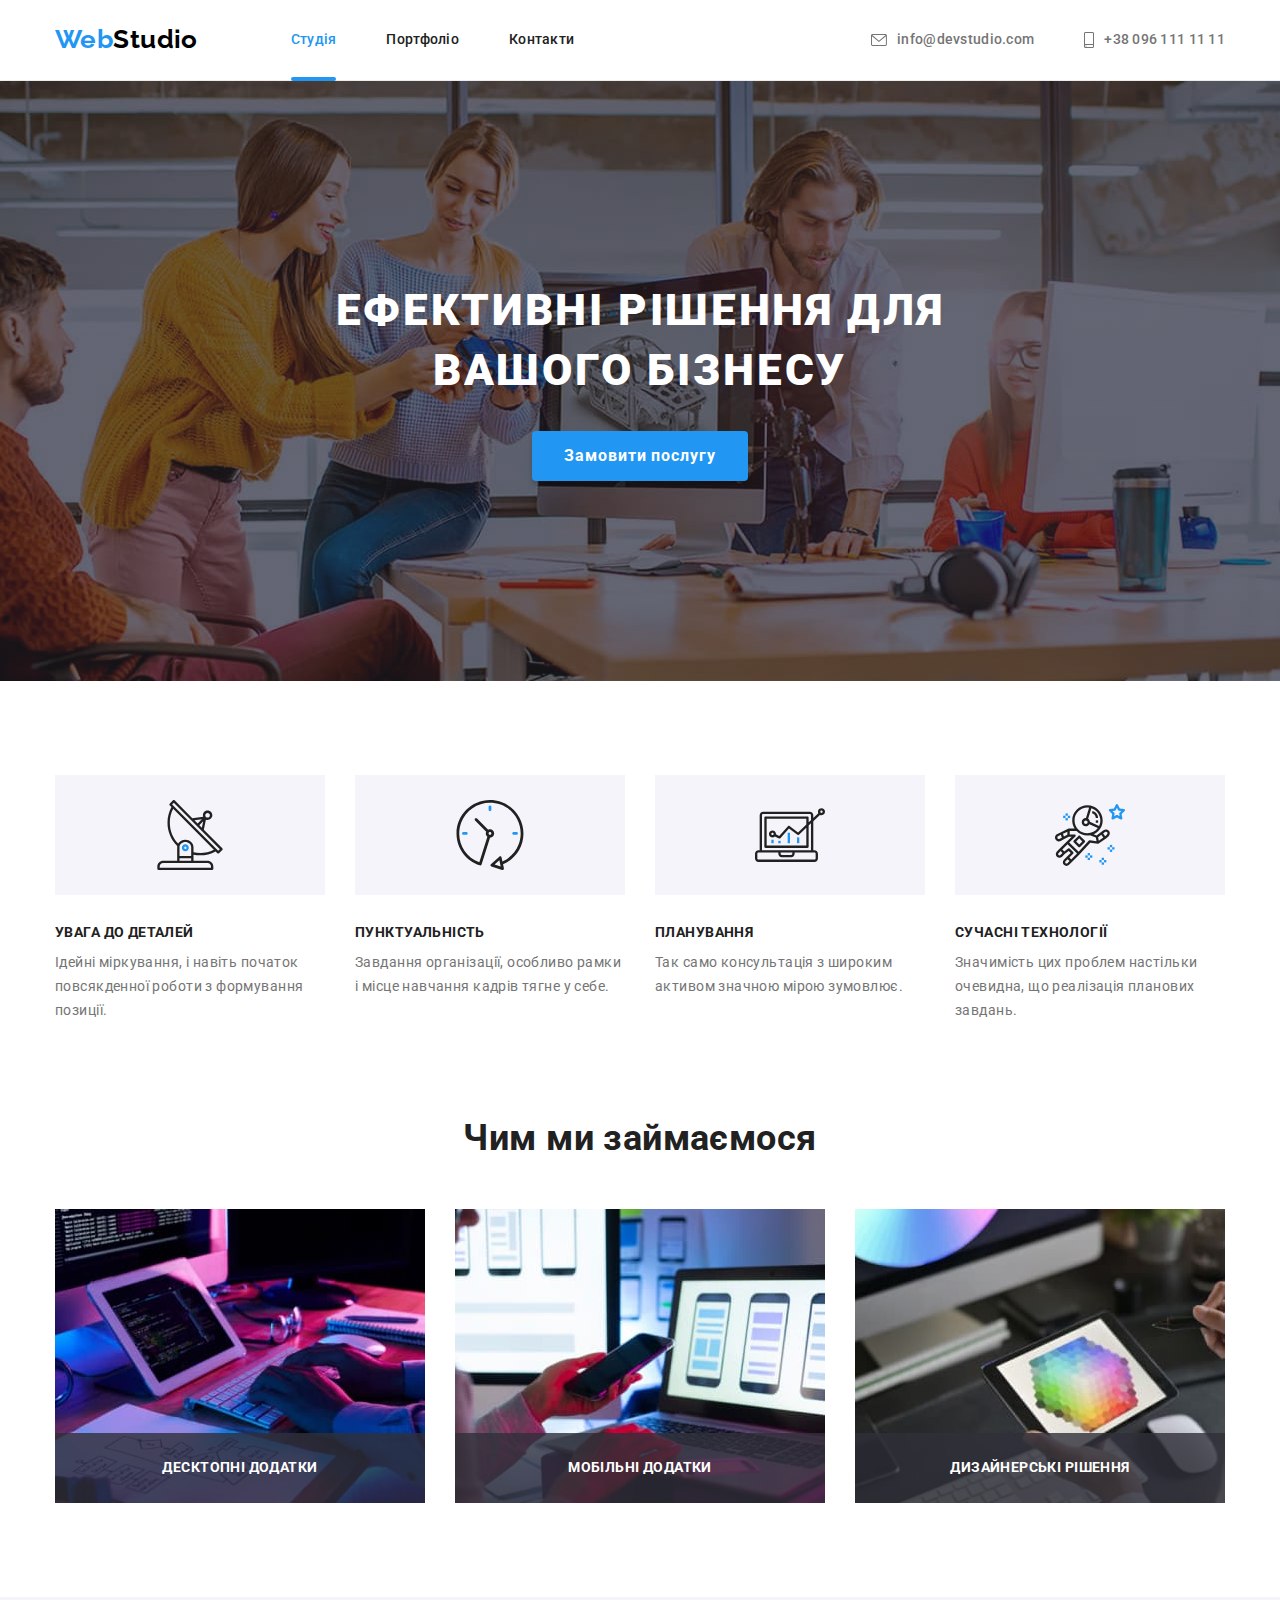
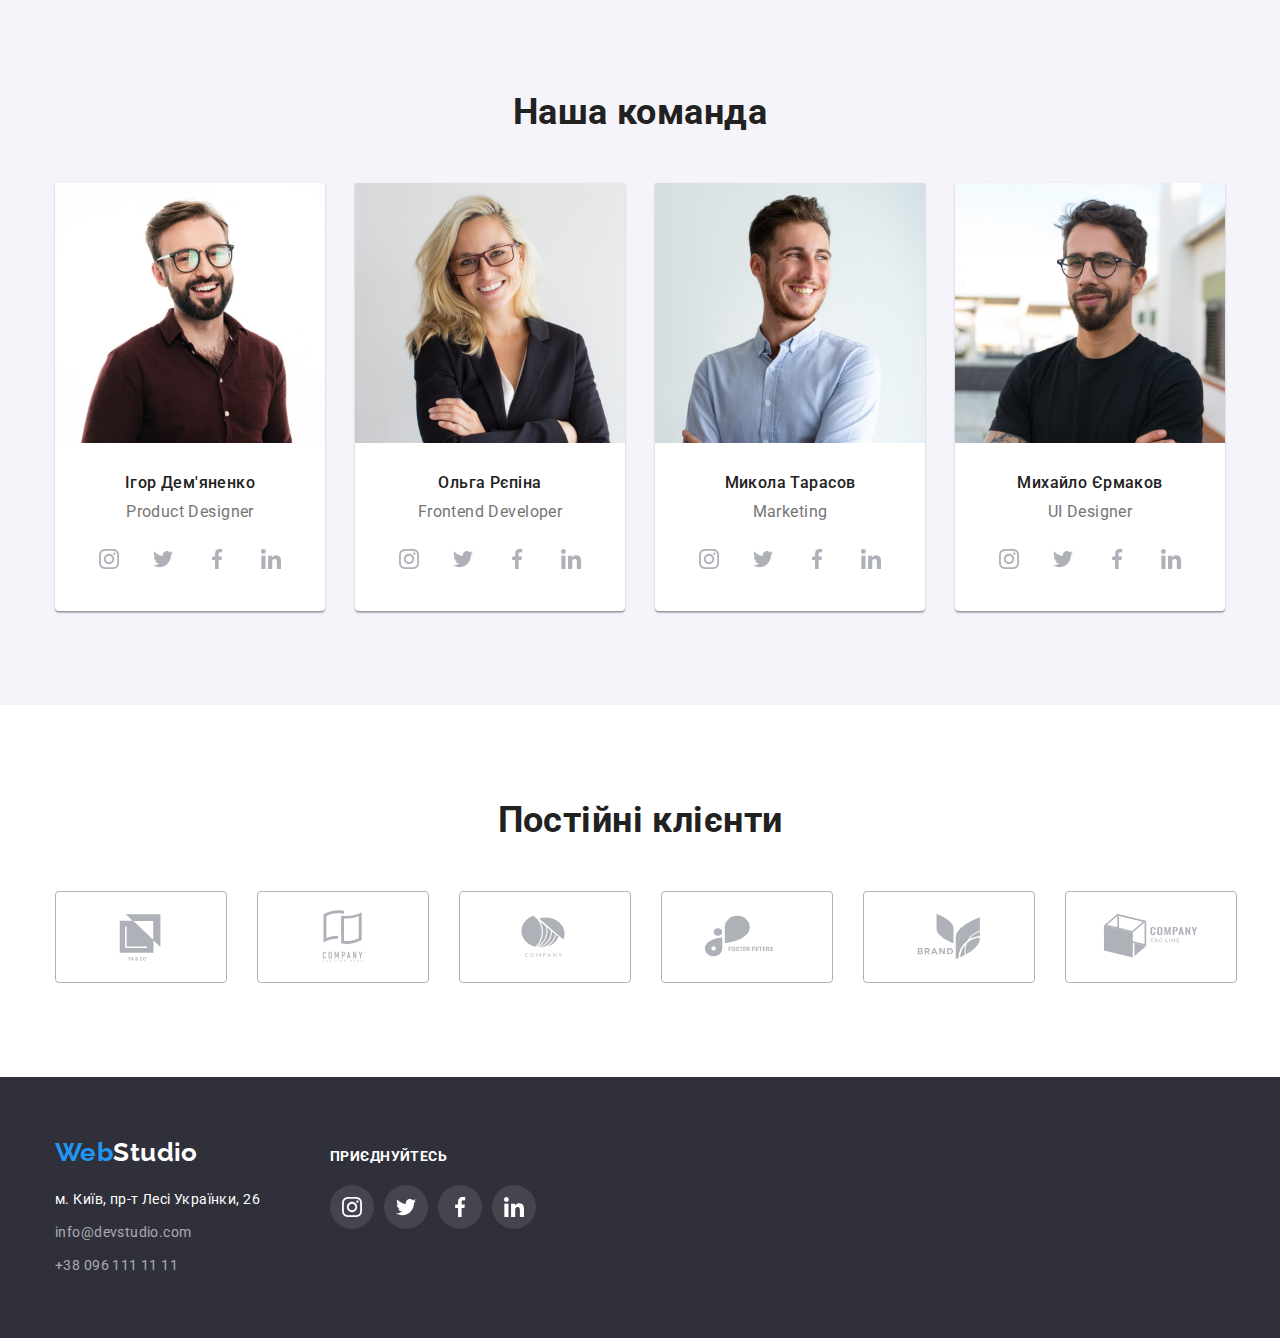
==== index.html @ d45985da "Clon" ====
<!DOCTYPE html>
<html lang="uk">

<head>
  <meta charset="UTF-8">
  <meta http-equiv="X-UA-Compatible" content="IE=edge">
  <meta name="viewport" content="width=device-width, initial-scale=1.0">
  <title>Студія</title>
  <link rel="preconnect" href="https://fonts.googleapis.com">
  <link rel="preconnect" href="https://fonts.gstatic.com" crossorigin>
  <link href="https://fonts.googleapis.com/css2?family=Raleway:wght@700&family=Roboto:wght@400;500;700;900&display=swap"
    rel="stylesheet">
  <link rel="stylesheet" href="https://cdnjs.cloudflare.com/ajax/libs/modern-normalize/1.1.0/modern-normalize.min.css">
  <link rel="stylesheet" href="./css/styles.css">
</head>

<body>
  <!--Шапка сайта-->
  <header class="header">
    <div class="container header-container">
      <!-- Навигация на другие страницы -->
      <nav class="header-nav">
        <a class="header-logo link" lang="en" href="./index.html">Web<span class="header-logo-text">Studio</span></a>
        <ul class="header-nav-items list">
          <li class="header-nav-item"><a class="header-nav-link link current" href="./index.html">Студія</a> </li>
          <li class="header-nav-item"><a class="header-nav-link link" href="./portfolio.html">Портфоліо</a> </li>
          <li class="header-nav-item"><a class="header-nav-link link" href="#">Контакти</a> </li>
        </ul>
      </nav>
      <!-- Контакты -->
      <ul class="heder-contact-items list">
        <li class="header-contact-item"><a class="header-contact-link link " href="mailto:info@devstudio.com"
            aria-label="Надіслати Email" title="Надіслати Email">
            <svg class="header-svg-envelope">
              <use href="./images/symbol-defs.svg#icon-envelope"></use>
            </svg>
            info@devstudio.com</a>
        </li>
        <li class="header-contact-item">
          <a class="header-contact-link link" href="tel:+380961111111" aria-label="Подзвонити" title="Подзвонити">
            <svg class="header-svg-smartphone">
              <use href="./images/symbol-defs.svg#icon-smartphone"></use>
            </svg>
            +38 096 111 11 11</a>
        </li>
      </ul>
    </div>
  </header>
  <!-- Уникальный контент страницы -->
  <main class="main">
    <!-- Секция Герой -->
    <section class="section hero">
      <div class="container">
        <h1 class="hero-title">Ефективні рішення для вашого бізнесу</h1>
        <button class="hero-btn hero-btn-text" type="button" data-modal-open>Замовити послугу</button>
      </div>
    </section>
    <!-- Секция приемущества -->
    <section class="section sсills">
      <div class="container">
        <h2 class="visually-hidden">Наші переваги</h2>
        <ul class="scills-items list">
          <li class="scills-item">
            <div class="scills-icons">
              <svg class="scills-svg">
                <use href="./images/symbol-defs.svg#icon-antenna"></use>
              </svg>
            </div>
            <h3 class="scills-subtitle">УВАГА ДО ДЕТАЛЕЙ</h3>
            <p class="scills-text">Ідейні міркування, і навіть початок повсякденної роботи з формування
              позиції.
            </p>
          </li>
          <li class="scills-item">
            <div class="scills-icons">
              <svg class="scills-svg">
                <use href="./images/symbol-defs.svg#icon-clock"></use>
              </svg>
            </div>
            <h3 class="scills-subtitle">ПУНКТУАЛЬНІСТЬ</h3>
            <p class="scills-text">Завдання організації, особливо рамки і місце навчання кадрів тягне у
              себе.
            </p>
          </li>
          <li class="scills-item">
            <div class="scills-icons">
              <svg class="scills-svg">
                <use href="./images/symbol-defs.svg#icon-diagram"></use>
              </svg>
            </div>
            <h3 class="scills-subtitle">ПЛАНУВАННЯ</h3>
            <p class="scills-text">Так само консультація з широким активом значною мірою зумовлює.</p>
          </li>
          <li class="scills-item">
            <div class="scills-icons">
              <svg class="scills-svg">
                <use href="./images/symbol-defs.svg#icon-astronaut"></use>
              </svg>
            </div>
            <h3 class="scills-subtitle">СУЧАСНІ ТЕХНОЛОГІЇ</h3>
            <p class="scills-text">Значимість цих проблем настільки очевидна, що реалізація планових
              завдань.
            </p>
          </li>
        </ul>
      </div>
    </section>
    <!-- Секция направление деятельности -->
    <section class="section work">
      <div class="container">
        <h2 class="work-title">Чим ми займаємося</h2>
        <ul class="work-items list">
          <li class="work-item">
            <img class="work-image" src="./images/set_text_on_computer.jpg" alt="Людина набирає текст на планшеті">
            <h3 class="work-item-subtitle">Десктопні додатки</h3>
          </li>

          <li class="work-item">
            <img class="work-image" src="./images/phone_design.jpg" alt="На екрані ноутбука макети смартфонів">
            <h3 class="work-item-subtitle">Мобільні додатки</h3>
          </li>

          <li class="work-item">
            <img class="work-image" src="./images/color_palette.jpg" alt="Людина обирає колір графіки на екрані планшета">
            <h3 class="work-item-subtitle">Дизайнерські рішення</h3>
          </li>
        </ul>
      </div>
    </section>
    <!-- Секция команда сотрудников -->
    <section class="section team">
      <div class="container">
        <h2 class="team-title">Наша команда</h2>
        <ul class="team-items list">
          <li class="team-item">
            <img class="team-image" src="./images/ihor_demyanenko.jpg" alt="Фото Ігор Дем'яненко">
            <div class="team-content">
              <h3 class="team-subtitle">Ігор Дем'яненко</h3>
              <p class="team-text" lang="en">Product Designer</p>
              <ul class="team-social-items list">
                <li class="team-social-item">
                  <a class="team-social-link link" href="#" target="_blank" aria-label="Профіль Instagram"
                    title="Профіль Instagram">
                    <svg class="team-social-svg">
                      <use href="./images/symbol-defs.svg#icon-instagram"></use>
                    </svg>
                  </a>
                </li>
                <li class="team-social-item">
                  <a class="team-social-link link" href="#" target="_blank" aria-label="Профіль Twitter"
                    title="Профіль Twitter">
                    <svg class="team-social-svg">
                      <use href="./images/symbol-defs.svg#icon-twitter"></use>
                    </svg>
                  </a>
                </li>
                <li class="team-social-item">
                  <a class="team-social-link link" href="#" target="_blank" aria-label="Профіль Facebook"
                    title="Профіль Facebook">
                    <svg class="team-social-svg">
                      <use href="./images/symbol-defs.svg#icon-facebook"></use>
                    </svg>
                  </a>
                </li>
                <li class="team-social-item">
                  <a class="team-social-link link" href="#" target="_blank" aria-label="Профіль Linkedin"
                    title="Профіль Linkedin">
                    <svg class="team-social-svg">
                      <use href="./images/symbol-defs.svg#icon-linkedin"></use>
                    </svg>
                  </a>
                </li>
              </ul>
            </div>
          </li>

          <li class="team-item">
            <img class="team-image" src="./images/olga_repina.jpg" alt="Фото Ольга Рєпіна">
            <div class="team-content">
              <h3 class="team-subtitle">Ольга Рєпіна</h3>
              <p class="team-text" lang="en">Frontend Developer</p>
              <ul class="team-social-items list">
                <li class="team-social-item">
                  <a class="team-social-link link" href="#" target="_blank" aria-label="Профіль Instagram"
                    title="Профіль Instagram">
                    <svg class="team-social-svg">
                      <use href="./images/symbol-defs.svg#icon-instagram"></use>
                    </svg>
                  </a>
                </li>
                <li class="team-social-item">
                  <a class="team-social-link link" href="#" target="_blank" aria-label="Профіль Twitter"
                    title="Профіль Twitter">
                    <svg class="team-social-svg">
                      <use href="./images/symbol-defs.svg#icon-twitter"></use>
                    </svg>
                  </a>
                </li>
                <li class="team-social-item">
                  <a class="team-social-link link" href="#" target="_blank" aria-label="Профіль Facebook"
                    title="Профіль Facebook">
                    <svg class="team-social-svg">
                      <use href="./images/symbol-defs.svg#icon-facebook"></use>
                    </svg>
                  </a>
                </li>
                <li class="team-social-item">
                  <a class="team-social-link link" href="#" target="_blank" aria-label="Профіль Linkedin"
                    title="Профіль Linkedin">
                    <svg class="team-social-svg">
                      <use href="./images/symbol-defs.svg#icon-linkedin"></use>
                    </svg>
                  </a>
                </li>
              </ul>
            </div>
          </li>

          <li class="team-item">
            <img class="team-image" src="./images/mykola_tarasov.jpg" alt=" Фото Микола Тарасов">
            <div class="team-content">
              <h3 class="team-subtitle">Микола Тарасов</h3>
              <p class="team-text" lang="en">Marketing</p>
              <ul class="team-social-items list">
                <li class="team-social-item">
                  <a class="team-social-link link" href="#" target="_blank" aria-label="Профіль Instagram"
                    title="Профіль Instagram">
                    <svg class="team-social-svg">
                      <use href="./images/symbol-defs.svg#icon-instagram"></use>
                    </svg>
                  </a>
                </li>
                <li class="team-social-item">
                  <a class="team-social-link link" href="#" target="_blank" aria-label="Профіль Twitter"
                    title="Профіль Twitter">
                    <svg class="team-social-svg">
                      <use href="./images/symbol-defs.svg#icon-twitter"></use>
                    </svg>
                  </a>
                </li>
                <li class="team-social-item">
                  <a class="team-social-link link" href="#" target="_blank" aria-label="Профіль Facebook"
                    title="Профіль Facebook">
                    <svg class="team-social-svg">
                      <use href="./images/symbol-defs.svg#icon-facebook"></use>
                    </svg>
                  </a>
                </li>
                <li class="team-social-item">
                  <a class="team-social-link link" href="#" target="_blank" aria-label="Профіль Linkedin"
                    title="Профіль Linkedin">
                    <svg class="team-social-svg">
                      <use href="./images/symbol-defs.svg#icon-linkedin"></use>
                    </svg>
                  </a>
                </li>
              </ul>
            </div>
          </li>

          <li class="team-item">
            <img class="team-image" src="./images/yermakov.jpg" alt="Фото Михайло Єрмаков">
            <div class="team-content">
              <h3 class="team-subtitle">Михайло Єрмаков</h3>
              <p class="team-text" lang="en">UI Designer</p>
              <ul class="team-social-items list">
                <li class="team-social-item">
                  <a class="team-social-link link" href="#" target="_blank" aria-label="Профіль Instagram"
                    title="Профіль Instagram">
                    <svg class="team-social-svg">
                      <use href="./images/symbol-defs.svg#icon-instagram"></use>
                    </svg>
                  </a>
                </li>
                <li class="team-social-item">
                  <a class="team-social-link link" href="#" target="_blank" aria-label="Профіль Twitter"
                    title="Профіль Twitter">
                    <svg class="team-social-svg">
                      <use href="./images/symbol-defs.svg#icon-twitter"></use>
                    </svg>
                  </a>
                </li>
                <li class="team-social-item">
                  <a class="team-social-link link" href="#" target="_blank" aria-label="Профіль Facebook"
                    title="Профіль Facebook">
                    <svg class="team-social-svg">
                      <use href="./images/symbol-defs.svg#icon-facebook"></use>
                    </svg>
                  </a>
                </li>
                <li class="team-social-item">
                  <a class="team-social-link link" href="#" target="_blank" aria-label="Профіль Linkedin"
                    title="Профіль Linkedin">
                    <svg class="team-social-svg">
                      <use href="./images/symbol-defs.svg#icon-linkedin"></use>
                    </svg>
                  </a>
                </li>
              </ul>
            </div>
          </li>
        </ul>
      </div>
    </section>
    <!-- Секция постоянныех клиентов -->
    <section class="section clients">
      <div class="container">
        <h2 class="clients-title">Постійні клієнти</h2>
        <ul class="clients-items list">
          <li class="clients-item">
            <a class="clients-item-link link" href="" aria-label="YA & CO" title="YA & CO">
              <svg class="clients-item-svg svg-company_1">
                <use href="./images/symbol-defs.svg#icon-Logo"></use>
              </svg>
            </a>
          </li>
          <li class="clients-item">
            <a class="clients-item-link link" href="" aria-label="Company tagline here" title="Company tagline here">
              <svg class="clients-item-svg svg-company_2">
                <use href="./images/symbol-defs.svg#icon-Logo-1"></use>
              </svg>
            </a>
          </li>
          <li class="clients-item">
            <a class="clients-item-link link" href="" aria-label="Company" title="Company">
              <svg class="clients-item-svg svg-company_3">
                <use href="./images/symbol-defs.svg#icon-Logo-2"></use>
              </svg>
            </a>
          </li>
          <li class="clients-item">
            <a class="clients-item-link link" href="" aria-label="Foster Peters" title="Foster Peters">
              <svg class="clients-item-svg svg-company_4">
                <use href="./images/symbol-defs.svg#icon-Logo-3"></use>
              </svg>
            </a>
          </li>
          <li class="clients-item">
            <a class="clients-item-link link" href="" aria-label="Brand" title="Brand">
              <svg class="clients-item-svg svg-company_5">
                <use href="./images/symbol-defs.svg#icon-Logo-4"></use>
              </svg>
            </a>
          </li>
          <li class="clients-item">
            <a class="clients-item-link link" href="" aria-label="Company Tag Line" title="Company Tag Line">
              <svg class="clients-item-svg svg-company_6">
                <use href="./images/symbol-defs.svg#icon-Logo-5"></use>
              </svg>
            </a>
          </li>
        </ul>
      </div>
    </section>
  </main>
  <!-- Подвал сайта-->
  <footer class="footer">
    <div class="container">
      <div class="footer-items-flex">
        <div class="footer-item-flex"><a class="footer-logo link" lang="en" href="./index.html">Web<span
              class="footer-logo-text">Studio</span></a>
          <!-- Адрес компании -->
          <address class="footer-address">
            <ul class="footer-address-items list">
              <li class="address-item"><a class="address-link footer-address-contact link" href="
                                            https://goo.gl/maps/CPtrU1FHBa2aNyZL9" target="_blank"
                  rel="noopener noreferrer nofollow">м.
                  Київ, пр-т Лесі
                  Українки, 26</a></li>
              <li class="address-item"><a class="address-link link"
                  href="mailto:info@devstudio.com">info@devstudio.com</a>
              </li>
              <li class="address-item"><a class="address-link link" href="tel:+380961111111">+38 096 111
                  11 11</a>
              </li>
            </ul>
          </address>
        </div>
        <div class="footer-item-flex">
          <h2 class="footer-social-subtitle">приєднуйтесь</h2>
          <ul class="footer-social-items list ">
            <li class="footer-social-item">
              <a class="footer-social-link link" href="#" target="_blank" aria-label="Логотип Instagram"
                title="Підписуйтесь у Instagram">
                <svg class="footer-social-svg">
                  <use href="./images/symbol-defs.svg#icon-instagram"></use>
                </svg>
              </a>
            </li>
            <li class="footer-social-item">
              <a class="footer-social-link link" href="#" target="_blank" aria-label="Логотип Twitter"
                title="Підписуйтесь у Twitter">
                <svg class="footer-social-svg">
                  <use href="./images/symbol-defs.svg#icon-twitter"></use>
                </svg>
              </a>
            </li>
            <li class="footer-social-item">
              <a class="footer-social-link link" href="#" target="_blank" aria-label="Логотип Facebook"
                title="Підписуйтесь у Facebook">
                <svg class="footer-social-svg">
                  <use href="./images/symbol-defs.svg#icon-facebook"></use>
                </svg>
              </a>
            </li>
            <li class="footer-social-item">
              <a class="footer-social-link link" href="#" target="_blank" aria-label="Логотип Linkedin"
                title="Підписуйтесь у Linkedin">
                <svg class="footer-social-svg">
                  <use href="./images/symbol-defs.svg#icon-linkedin"></use>
                </svg>
              </a>
            </li>
          </ul>
        </div>
      </div>

    </div>

  </footer>
  <div class="backdrop is-hidden" data-modal>
    <div class="modal">
      <button class="modal-close-btn" type="button" data-modal-close>
        <svg class="svg-modal-close">
          <use href="./images/symbol-defs.svg#icon-close"></use>
        </svg>
      </button>
    </div>
  </div>
  <script src="./js/modal.js"></script>
</body>

</html>
---- css/styles.css ----
/* General styles */
:root {
  --primary-text-color: #212121;
  --secondary-text-color: #757575;
  --primary-white-color: #ffffff;
  --secondary-black-color: #000000;
  --accent-color: #2196F3;
  --button-active-color: #188CE8;
  --footer-bg-color: #2F303A;
  --footer-contact-color: rgba(255, 255, 255, 0.6);
  --secondary-bg-color: #F5F4FA;
  --header-line-color: #ECECEC;
  --bottom-border-card: #EEEEEE;
  --social-team-color: #AFB1B8;
  --hero-overlay-color: #C4C4C4;
  --main-font: 'Roboto', sans-serif;
  --secondary-font: 'Raleway', sans-serif;
  --card-set-gap: 30px;
  --social-item-gap: 10px;
  --color-text-what-we-do: rgba(255, 255, 255, 1);
  --work-subtitle-color: rgba(47, 48, 58, 0.8);
}

body {
  background-color: var(--primary-white-color);
  color: var(--primary-text-color);
  font-family: var(--main-font);

  font-size: 14px;
  letter-spacing: 0.03em;
  line-height: 1.14;
}

/* убираем точки списков */

.list {
  list-style: none;
}

/* убираем подчеркивание ссылок */

.link {
  text-decoration: none;
}

/* делаем активную страницу */

.header-nav-link.link.current {
  color: var(--accent-color);
}

/* скрываем заголовки h1 и h2 на странице*/

.visually-hidden {
  position: absolute;
  white-space: nowrap;
  width: 1px;
  height: 1px;
  overflow: hidden;
  border: 0;
  padding: 0;
  clip: rect(0 0 0 0);
  clip-path: inset(50%);
  margin: -1px;
}

/* глобальный сброс margin, padding */

h1,
h2,
h3,
h4,
h5,
h6,
p,
ul,
a,
img,
button {
  margin: 0;
  padding: 0;
}

img {
  display: block;
  max-width: 100%;
  height: auto;
}

a {
  display: inline-block;
}

/* общий класс .container для центрирования и ограничения контента по ширине */

.container {
  max-width: 1200px;
  padding-left: 15px;
  padding-right: 15px;
  margin-left: auto;
  margin-right: auto;
}

.section {
  padding-top: 94px;
  padding-bottom: 94px;
}

.section.work {
  padding-top: 0;
}

/* ----------------------Header---------------------------- */

.header {
  border-bottom: 1px solid var(--header-line-color);
}

.container.header-container {
  display: flex;
  align-items: center;
}

.header-nav {
  display: flex;
  align-items: center;
}

.header-nav-items {
  display: flex;
  margin-left: 93px;
}

.header-nav-item:not(:last-child) {
  margin-right: 50px;
}

.header-nav-item .header-nav-link  {
  position: relative;
  display: block;
  padding-top: 32px;
  padding-bottom: 32px;
  font-weight: 500;
  letter-spacing: 0.02em;
  color: inherit;
  transition: color 250ms cubic-bezier(0.4, 0, 0.2, 1);
}

.header-nav-item .header-nav-link:hover,
.header-nav-item .header-nav-link:focus {
  color: var(--accent-color);
}

.header-nav-item .header-nav-link.current::after {
  position: absolute;
  display: block;
  content: '';
  bottom: -1px;
  left: 0;
  width: 100%;
  height: 4px;
  border-radius: 2px;
  background-color: var(--accent-color);
}

.heder-contact-items.list {
  display: flex;
  margin-left: auto;
}

.heder-contact-items .header-contact-item+.header-contact-item {
  margin-left: 50px;
}

.header-logo,
.footer-logo {
  font-family: var(--secondary-font);
  font-weight: 700;
  font-size: 26px;
  line-height: 1.2;
  color: var(--accent-color);

}

.header-logo {
  padding-top: 24px;
  padding-bottom: 25px;
}

.header-logo-text {
  color: var(--secondary-black-color);
}

.header-nav-item .header-nav-link {
  font-weight: 500;
  letter-spacing: 0.02em;
  color: inherit;
}

.header-contact-link:hover,
.header-contact-link:focus {
  color: var(--accent-color);
}

.header-contact-link {
  display: inline-flex;
  align-items: center;
  font-weight: 500;
  letter-spacing: 0.02em;
  color: var(--secondary-text-color);
  padding-top: 32px;
  padding-bottom: 32px;
  transition: color 250ms cubic-bezier(0.4, 0, 0.2, 1);
}

.header-svg-envelope {
  margin-right: 10px;
  width: 16px;
  height: 12px;
  fill: currentColor;
}

.header-svg-smartphone {
  margin-right: 10px;
  width: 10px;
  height: 16px;
  fill: currentColor;
}


/* ----------------------------Section hero--------------------------- */

.hero {
  padding-top: 200px;
  padding-bottom: 200px;
  text-align: center;
  background-color: var(--hero-overlay-color);
  color: var(--primary-white-color);

  max-width: 1600px;
  margin-left: auto;
  margin-right: auto;

  background-image: linear-gradient(to right, rgba(47, 48, 58, 0.4), rgba(47, 48, 58, 0.4)), url(../images/hero.jpg);
  background-repeat: no-repeat;
  background-position: center;
  background-size: cover;
}

.hero-title {
  margin-bottom: 30px;
  margin-left: auto;
  margin-right: auto;
  max-width: 696px;
  font-weight: 900;
  font-size: 44px;
  line-height: 1.36;
  letter-spacing: 0.06em;
  text-transform: uppercase;
}

.hero-btn {
  display: inline-block;
  font-family: inherit;
  border-radius: 4px;
  cursor: pointer;
  background-color: var(--accent-color);
  box-shadow: 0px 4px 4px rgba(0, 0, 0, 0.15);
  min-width: 216px;
  padding-left: 32px;
  padding-right: 32px;
  padding-top: 10px;
  padding-bottom: 10px;
  border: transparent;
}

.hero-btn:hover,
.hero-btn:focus {
  background: var(--button-active-color);
  box-shadow: 0px 4px 4px rgba(0, 0, 0, 0.15);
  border-radius: 4px;
  cursor: pointer;
}

.hero-btn.hero-btn-text {
  font-weight: 700;
  font-size: 16px;
  line-height: 1.88;
  letter-spacing: 0.06em;
  color: var(--primary-white-color);
}

/* -----------------------Section scills---------------------------- */

.scills-items {
  display: flex;
  gap: var(--card-set-gap);
}

.scills-item {
  flex-basis: calc((100% - 3 * var(--card-set-gap)) / 4);
}

.scills-subtitle {
  margin-bottom: 10px;
  font-weight: 700;
  text-transform: uppercase;
  font-size: 14px;
}

.scills-text {
  color: var(--secondary-text-color);
  line-height: 1.71;
}

.scills-icons {
  display: flex;
  height: 120px;
  align-items: center;
  justify-content: center;
  margin-bottom: 30px;
  background-color: var(--secondary-bg-color);
}

.scills-svg {
  width: 70px;
  height: 70px;
}

/* --------------------------Section work--------------------------------- */

.work-title,
.team-title,
.clients-title {
  font-weight: 700;
  font-size: 36px;
  line-height: 1.17;
  text-align: center;
  margin-bottom: 50px;
}

.work-items,
.team-items {
  display: flex;
  margin-left: calc(-1 * var(--card-set-gap));
}

.work-item {
  position: relative;
  flex-basis: calc(100% / 3 - var(--card-set-gap));
  margin-left: var(--card-set-gap);
}

.work-item-subtitle{
  position: absolute;
  width: 100%;
  bottom: 0;
  left: 0;
  padding-top: 27px;
  padding-bottom: 27px;
  font-size: 14px;
  text-align: center;
  text-transform: uppercase;
  color: var(--color-text-what-we-do);
  background-color: var(--work-subtitle-color);
}

/* -------------------------Section team------------------------------- */

.team {
  background-color: var(--secondary-bg-color);
}

.team-item {
  flex-basis: calc((100% / 4) - var(--card-set-gap));
  margin-left: var(--card-set-gap);
}

.team-content {
  padding-top: var(--card-set-gap);
  padding-bottom: var(--card-set-gap);
  padding-left: 32px;
  padding-right: 32px;
  text-align: center;
  line-height: 1.19;
}

.team-subtitle {
  font-weight: 500;
  margin-bottom: 10px;
  font-size: 16px;
}

.team-text {
  color: var(--secondary-text-color);
  font-size: 16px;
  margin-bottom: 16px;
}

.team-item {
  background-color: var(--primary-white-color);
  box-shadow: 0px 1px 3px rgba(0, 0, 0, 0.12), 0px 1px 1px rgba(0, 0, 0, 0.14), 0px 2px 1px rgba(0, 0, 0, 0.2);
  border-radius: 0px 0px 4px 4px;
}

.team-social-items {
  display: flex;
  gap: var(--social-item-gap);
}

.team-social-item {
  flex-basis: calc((100% - 3 * var(--social-item-gap)) / 4);
}

.team-social-link {
  width: 44px;
  height: 44px;
  display: flex;
  align-items: center;
  justify-content: center;
  border-radius: 50%;
  color: var(--social-team-color);
}

.team-social-link:hover,
.team-social-link:focus {
  color: var(--primary-white-color);
  background-color: var(--accent-color);
}

.team-social-svg {
  width: 20px;
  height: 20px;
  fill: currentColor;
}


/* -----------------------------Sections clients-------------------------- */

.clients-items {
  display: flex;
  gap: var(--card-set-gap);
}

.clients-item {
  flex-basis: calc((100% - 5 * var(--card-set-gap)) / 6);
}

.clients-item-link {
  display: flex;
  height: 92px;
  align-items: center;
  justify-content: center;
  color: var(--social-team-color);
  border: 1px solid var(--social-team-color);
  border-radius: 4px;
  padding: 16px 32px;
}

.clients-item-link:hover,
.clients-item-link:focus {
  color: var(--accent-color);
  border-color: var(--accent-color);

}

.clients-item-svg {
  fill: currentColor;
}

.svg-company_1 {
  width: 106px;
  height: 60px;
}

.svg-company_2 {
  width: 106px;
  height: 60px;
}

.svg-company_3 {
  width: 106px;
  height: 60px;
}

.svg-company_4 {
  width: 106px;
  height: 60px;
}

.svg-company_5 {
  width: 106px;
  height: 60px;
}

.svg-company_6 {
  width: 106px;
  height: 60px;
}

/* ------------------------------Footer---------------------------------- */

.footer {
  padding-top: 60px;
  padding-bottom: 60px;
  background-color: var(--footer-bg-color);
  color: var(--primary-white-color)
}

.footer-logo {
  margin-bottom: 20px;
}

.footer-logo-text {
  color: var(--primary-white-color);
}

.address-link {
  font-style: normal;
  line-height: 1.71;
  color: var(--footer-contact-color);
}

.address-item:not(:last-child) {
  margin-bottom: 9px;
}

.footer-address-contact {
  color: var(--primary-white-color);
}

.footer-address-items .address-link:hover,
.footer-address-items .address-link:focus {
  color: var(--accent-color);
}

.footer-items-flex {
  display: flex;
  align-items: baseline;
}

.footer-item-flex:not(:last-child) {
  margin-right: 70px;
}

.footer-social-items {
  display: flex;
  gap: 10px;
}

.footer-social-item {
  flex-basis: calc((100% - 3 * var(--social-item-gap)) / 4);
}

.footer-social-link {
  width: 44px;
  height: 44px;
  display: flex;
  align-items: center;
  justify-content: center;
  border-radius: 50%;
  background-color: rgba(255, 255, 255, 0.1);
  color: var(--primary-white-color);
}

.footer-social-link:hover,
.footer-social-link:focus {
  color: var(--primary-white-color);
  background-color: var(--accent-color);
}

.footer-social-svg {
  width: 20px;
  height: 20px;
  fill: currentColor;
}

.footer-social-subtitle {
  font-size: inherit;
  font-weight: 700;
  text-transform: uppercase;
  color: var(--primary-white-color);
  margin-bottom: 20px;
}

/* ------------------------Section portfolio------------------------- */

.filter-items {
  display: flex;
  margin-bottom: 50px;
  justify-content: center;
}

.filter-item:not(:last-child) {
  margin-right: 8px;
}

.filter-button {
  display: inline-block;
  min-width: 73px;
  border: transparent;
  padding-top: 6px;
  padding-bottom: 6px;
  padding-left: 22px;
  padding-right: 22px;
  font-weight: 500;
  font-size: 16px;
  line-height: 1.62;
  text-align: center;
  letter-spacing: 0.03em;
  border-radius: 4px;
  background-color: var(--secondary-bg-color);
  color: var(--primary-text-color);
}

.filter-button:hover,
.filter-button:focus {
  font-weight: 500;
  font-size: 16px;
  line-height: 1.62;
  text-align: center;
  letter-spacing: 0.03em;
  box-shadow: 0px 3px 1px rgba(0, 0, 0, 0.1), 0px 1px 2px rgba(0, 0, 0, 0.08), 0px 2px 2px rgba(0, 0, 0, 0.12);
  border-radius: 4px;
  cursor: pointer;
  background-color: var(--accent-color);
  color: var(--primary-white-color);
}

/* ---------------------------cards-------------------------- */
.card-content {
  padding: 20px 24px;
  border-right: 1px solid var(--bottom-border-card);
  border-bottom: 1px solid var(--bottom-border-card);
  border-left: 1px solid var(--bottom-border-card);
}

.cards-items {
  display: flex;
  flex-wrap: wrap;
  gap: var(--card-set-gap);
}

.card-item {
  flex-basis: calc((100% - 2 * var(--card-set-gap)) / 3);
}

.card-subtitle {
  margin-bottom: 4px;
  font-weight: 700;
  font-size: 18px;
  line-height: 2;
  letter-spacing: 0.06em;
  color: var(--primary-text-color);
}

.card-text {
  font-size: 16px;
  line-height: 1.88;
  color: var(--secondary-text-color);
}

.card-link:hover,
.card-link:focus {
  box-shadow: 0px 1px 1px rgba(0, 0, 0, 0.12), 0px 4px 4px rgba(0, 0, 0, 0.06), 1px 4px 6px rgba(0, 0, 0, 0.16);
}

.card-link-overlay{
  position: relative;
  overflow: hidden;
}

.card-link-text{
  position: absolute;
  width: 100%;

  top: 0;
  left: 0;
  padding: 63px 24px;
  
  font-size: 18px;
  line-height: 1.56;
  background-color: rgba(33, 150, 243, 0.9);
  color: var(--primary-white-color);
  
  transform: translateY(100%);
  transition: transform 250ms cubic-bezier(0.4, 0, 0.2, 1);
}

.card-link:hover .card-link-text,
.card-link:focus .card-link-text {
  transform: translateY(0);
}

/*----------------------------------Modal----------------------------------*/

.backdrop{
  position: fixed;

  width: 100%;
  height: 100%;

  display: flex;
  justify-content: center;
  align-items: center;

  background-color: rgba(0, 0, 0, 0.2);
  top: 0;
  left: 0;
  transition: opacity 250ms cubic-bezier(0.4, 0, 0.2, 1),
  visibility 250ms cubic-bezier(0.4, 0, 0.2, 1);
}

.backdrop.is-hidden {
  opacity: 0;
  visibility: hidden;
  pointer-events: none;
}

.modal{
  position: relative;
  width: 528px;
  height: 581px;
  background-color: var(--primary-white-color);
  transform: scale(1);
  box-shadow: 0px 1px 3px rgba(0, 0, 0, 0.12), 0px 1px 1px rgba(0, 0, 0, 0.14), 0px 2px 1px rgba(0, 0, 0, 0.2);
  border-radius: 4px;
  transition: transform 250ms cubic-bezier(0.4, 0, 0.2, 1);
}

.backdrop.is-hidden .modal {
  transform: scale(2);
}

.svg-modal-close {
  width: 18px;
  height: 18px;
  fill: currentColor;
  cursor: pointer;
}

.svg-modal-close:hover{
  fill: var(--accent-color);
}

.modal-close-btn {
  position: absolute;
  display: flex;
  align-items: center;
  justify-content: center;
  right: 8px;
  top: 8px;
  border-radius: 50%;
  width: 30px;
  height: 30px;
  background: var(--primary-white-color);
  border: 1px solid rgba(0, 0, 0, 0.1);
  color: var(--secondary-black-color);
}
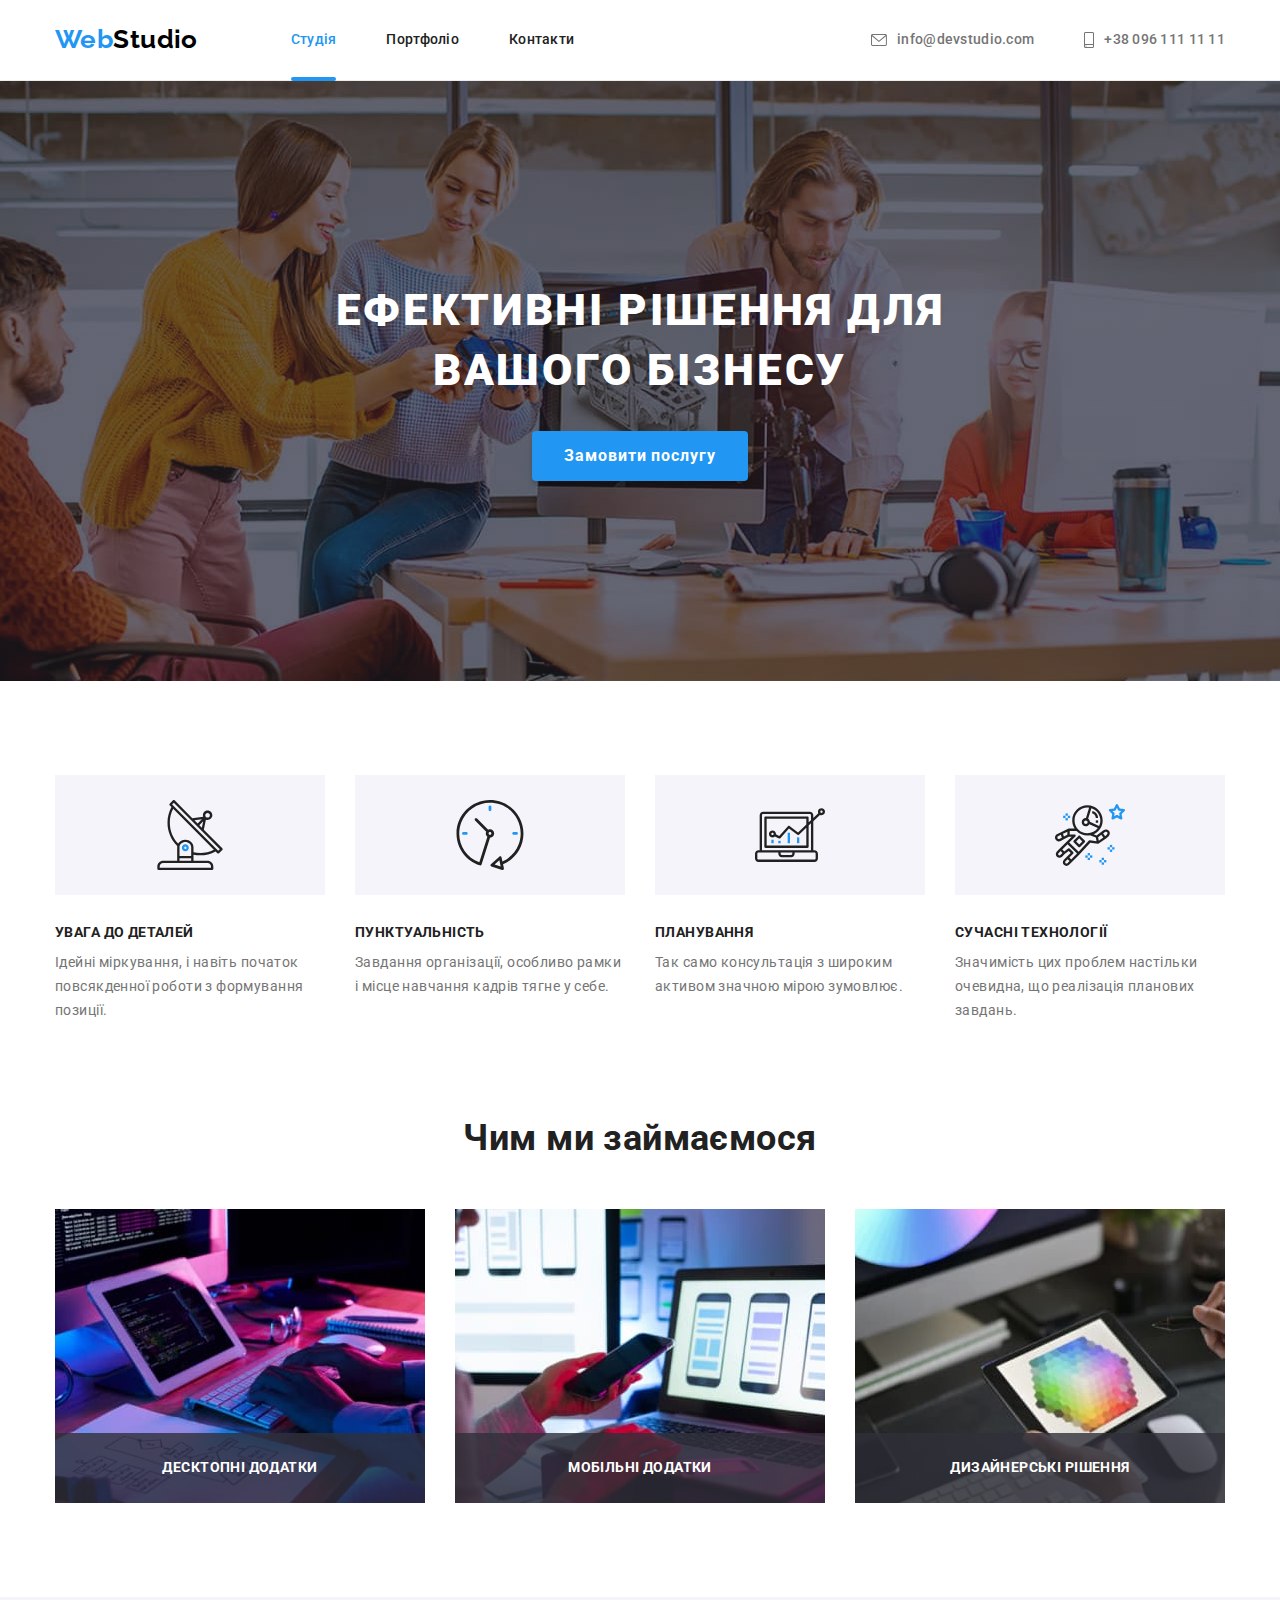
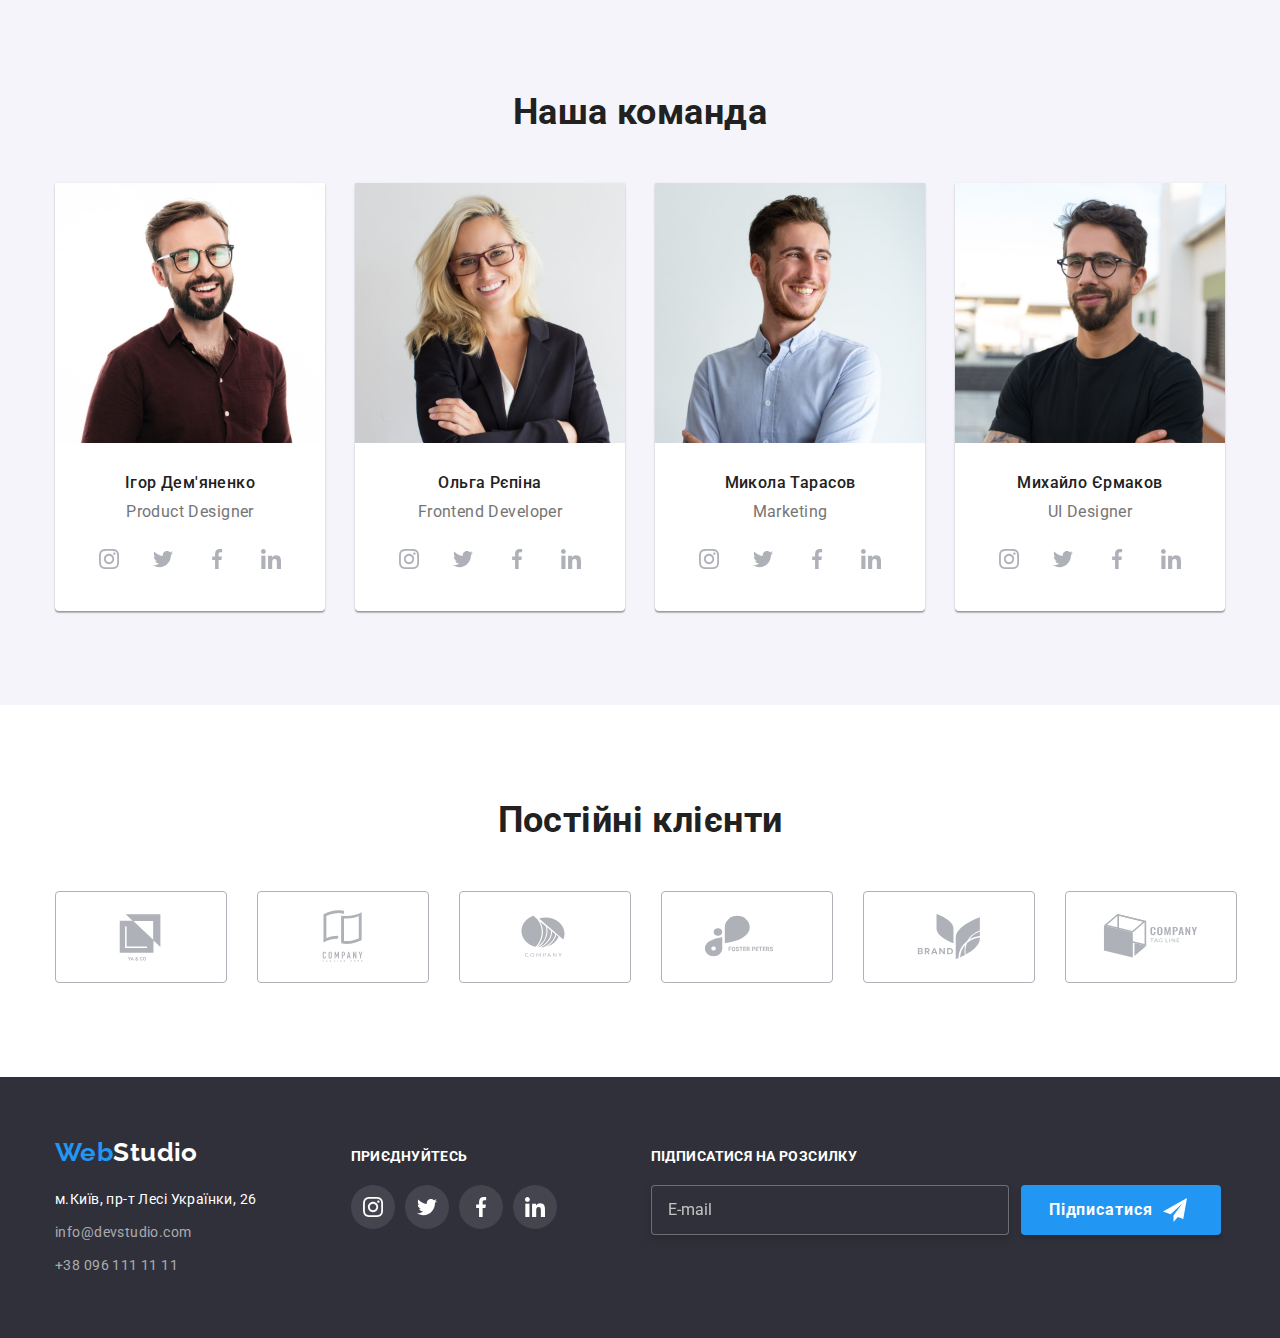
==== commit 8df81d18: "form" ====
--- a/index.html
+++ b/index.html
@@ -32,14 +32,14 @@
         <li class="header-contact-item"><a class="header-contact-link link " href="mailto:info@devstudio.com"
             aria-label="Надіслати Email" title="Надіслати Email">
             <svg class="header-svg-envelope">
-              <use href="./images/symbol-defs.svg#icon-envelope"></use>
+              <use href="./images/icons.svg#icon-envelope"></use>
             </svg>
             info@devstudio.com</a>
         </li>
         <li class="header-contact-item">
           <a class="header-contact-link link" href="tel:+380961111111" aria-label="Подзвонити" title="Подзвонити">
             <svg class="header-svg-smartphone">
-              <use href="./images/symbol-defs.svg#icon-smartphone"></use>
+              <use href="./images/icons.svg#icon-smartphone"></use>
             </svg>
             +38 096 111 11 11</a>
         </li>
@@ -63,7 +63,7 @@
           <li class="scills-item">
             <div class="scills-icons">
               <svg class="scills-svg">
-                <use href="./images/symbol-defs.svg#icon-antenna"></use>
+                <use href="./images/icons.svg#icon-antenna"></use>
               </svg>
             </div>
             <h3 class="scills-subtitle">УВАГА ДО ДЕТАЛЕЙ</h3>
@@ -74,7 +74,7 @@
           <li class="scills-item">
             <div class="scills-icons">
               <svg class="scills-svg">
-                <use href="./images/symbol-defs.svg#icon-clock"></use>
+                <use href="./images/icons.svg#icon-clock"></use>
               </svg>
             </div>
             <h3 class="scills-subtitle">ПУНКТУАЛЬНІСТЬ</h3>
@@ -85,7 +85,7 @@
           <li class="scills-item">
             <div class="scills-icons">
               <svg class="scills-svg">
-                <use href="./images/symbol-defs.svg#icon-diagram"></use>
+                <use href="./images/icons.svg#icon-diagram"></use>
               </svg>
             </div>
             <h3 class="scills-subtitle">ПЛАНУВАННЯ</h3>
@@ -94,7 +94,7 @@
           <li class="scills-item">
             <div class="scills-icons">
               <svg class="scills-svg">
-                <use href="./images/symbol-defs.svg#icon-astronaut"></use>
+                <use href="./images/icons.svg#icon-astronaut"></use>
               </svg>
             </div>
             <h3 class="scills-subtitle">СУЧАСНІ ТЕХНОЛОГІЇ</h3>
@@ -142,7 +142,7 @@
                   <a class="team-social-link link" href="#" target="_blank" aria-label="Профіль Instagram"
                     title="Профіль Instagram">
                     <svg class="team-social-svg">
-                      <use href="./images/symbol-defs.svg#icon-instagram"></use>
+                      <use href="./images/icons.svg#icon-instagram"></use>
                     </svg>
                   </a>
                 </li>
@@ -150,7 +150,7 @@
                   <a class="team-social-link link" href="#" target="_blank" aria-label="Профіль Twitter"
                     title="Профіль Twitter">
                     <svg class="team-social-svg">
-                      <use href="./images/symbol-defs.svg#icon-twitter"></use>
+                      <use href="./images/icons.svg#icon-twitter"></use>
                     </svg>
                   </a>
                 </li>
@@ -158,7 +158,7 @@
                   <a class="team-social-link link" href="#" target="_blank" aria-label="Профіль Facebook"
                     title="Профіль Facebook">
                     <svg class="team-social-svg">
-                      <use href="./images/symbol-defs.svg#icon-facebook"></use>
+                      <use href="./images/icons.svg#icon-facebook"></use>
                     </svg>
                   </a>
                 </li>
@@ -166,7 +166,7 @@
                   <a class="team-social-link link" href="#" target="_blank" aria-label="Профіль Linkedin"
                     title="Профіль Linkedin">
                     <svg class="team-social-svg">
-                      <use href="./images/symbol-defs.svg#icon-linkedin"></use>
+                      <use href="./images/icons.svg#icon-linkedin"></use>
                     </svg>
                   </a>
                 </li>
@@ -184,7 +184,7 @@
                   <a class="team-social-link link" href="#" target="_blank" aria-label="Профіль Instagram"
                     title="Профіль Instagram">
                     <svg class="team-social-svg">
-                      <use href="./images/symbol-defs.svg#icon-instagram"></use>
+                      <use href="./images/icons.svg#icon-instagram"></use>
                     </svg>
                   </a>
                 </li>
@@ -192,7 +192,7 @@
                   <a class="team-social-link link" href="#" target="_blank" aria-label="Профіль Twitter"
                     title="Профіль Twitter">
                     <svg class="team-social-svg">
-                      <use href="./images/symbol-defs.svg#icon-twitter"></use>
+                      <use href="./images/icons.svg#icon-twitter"></use>
                     </svg>
                   </a>
                 </li>
@@ -200,7 +200,7 @@
                   <a class="team-social-link link" href="#" target="_blank" aria-label="Профіль Facebook"
                     title="Профіль Facebook">
                     <svg class="team-social-svg">
-                      <use href="./images/symbol-defs.svg#icon-facebook"></use>
+                      <use href="./images/icons.svg#icon-facebook"></use>
                     </svg>
                   </a>
                 </li>
@@ -208,7 +208,7 @@
                   <a class="team-social-link link" href="#" target="_blank" aria-label="Профіль Linkedin"
                     title="Профіль Linkedin">
                     <svg class="team-social-svg">
-                      <use href="./images/symbol-defs.svg#icon-linkedin"></use>
+                      <use href="./images/icons.svg#icon-linkedin"></use>
                     </svg>
                   </a>
                 </li>
@@ -226,7 +226,7 @@
                   <a class="team-social-link link" href="#" target="_blank" aria-label="Профіль Instagram"
                     title="Профіль Instagram">
                     <svg class="team-social-svg">
-                      <use href="./images/symbol-defs.svg#icon-instagram"></use>
+                      <use href="./images/icons.svg#icon-instagram"></use>
                     </svg>
                   </a>
                 </li>
@@ -234,7 +234,7 @@
                   <a class="team-social-link link" href="#" target="_blank" aria-label="Профіль Twitter"
                     title="Профіль Twitter">
                     <svg class="team-social-svg">
-                      <use href="./images/symbol-defs.svg#icon-twitter"></use>
+                      <use href="./images/icons.svg#icon-twitter"></use>
                     </svg>
                   </a>
                 </li>
@@ -242,7 +242,7 @@
                   <a class="team-social-link link" href="#" target="_blank" aria-label="Профіль Facebook"
                     title="Профіль Facebook">
                     <svg class="team-social-svg">
-                      <use href="./images/symbol-defs.svg#icon-facebook"></use>
+                      <use href="./images/icons.svg#icon-facebook"></use>
                     </svg>
                   </a>
                 </li>
@@ -250,7 +250,7 @@
                   <a class="team-social-link link" href="#" target="_blank" aria-label="Профіль Linkedin"
                     title="Профіль Linkedin">
                     <svg class="team-social-svg">
-                      <use href="./images/symbol-defs.svg#icon-linkedin"></use>
+                      <use href="./images/icons.svg#icon-linkedin"></use>
                     </svg>
                   </a>
                 </li>
@@ -268,7 +268,7 @@
                   <a class="team-social-link link" href="#" target="_blank" aria-label="Профіль Instagram"
                     title="Профіль Instagram">
                     <svg class="team-social-svg">
-                      <use href="./images/symbol-defs.svg#icon-instagram"></use>
+                      <use href="./images/icons.svg#icon-instagram"></use>
                     </svg>
                   </a>
                 </li>
@@ -276,7 +276,7 @@
                   <a class="team-social-link link" href="#" target="_blank" aria-label="Профіль Twitter"
                     title="Профіль Twitter">
                     <svg class="team-social-svg">
-                      <use href="./images/symbol-defs.svg#icon-twitter"></use>
+                      <use href="./images/icons.svg#icon-twitter"></use>
                     </svg>
                   </a>
                 </li>
@@ -284,7 +284,7 @@
                   <a class="team-social-link link" href="#" target="_blank" aria-label="Профіль Facebook"
                     title="Профіль Facebook">
                     <svg class="team-social-svg">
-                      <use href="./images/symbol-defs.svg#icon-facebook"></use>
+                      <use href="./images/icons.svg#icon-facebook"></use>
                     </svg>
                   </a>
                 </li>
@@ -292,7 +292,7 @@
                   <a class="team-social-link link" href="#" target="_blank" aria-label="Профіль Linkedin"
                     title="Профіль Linkedin">
                     <svg class="team-social-svg">
-                      <use href="./images/symbol-defs.svg#icon-linkedin"></use>
+                      <use href="./images/icons.svg#icon-linkedin"></use>
                     </svg>
                   </a>
                 </li>
@@ -310,42 +310,42 @@
           <li class="clients-item">
             <a class="clients-item-link link" href="" aria-label="YA & CO" title="YA & CO">
               <svg class="clients-item-svg svg-company_1">
-                <use href="./images/symbol-defs.svg#icon-Logo"></use>
+                <use href="./images/icons.svg#icon-Logo"></use>
               </svg>
             </a>
           </li>
           <li class="clients-item">
             <a class="clients-item-link link" href="" aria-label="Company tagline here" title="Company tagline here">
               <svg class="clients-item-svg svg-company_2">
-                <use href="./images/symbol-defs.svg#icon-Logo-1"></use>
+                <use href="./images/icons.svg#icon-Logo-1"></use>
               </svg>
             </a>
           </li>
           <li class="clients-item">
             <a class="clients-item-link link" href="" aria-label="Company" title="Company">
               <svg class="clients-item-svg svg-company_3">
-                <use href="./images/symbol-defs.svg#icon-Logo-2"></use>
+                <use href="./images/icons.svg#icon-Logo-2"></use>
               </svg>
             </a>
           </li>
           <li class="clients-item">
             <a class="clients-item-link link" href="" aria-label="Foster Peters" title="Foster Peters">
               <svg class="clients-item-svg svg-company_4">
-                <use href="./images/symbol-defs.svg#icon-Logo-3"></use>
+                <use href="./images/icons.svg#icon-Logo-3"></use>
               </svg>
             </a>
           </li>
           <li class="clients-item">
             <a class="clients-item-link link" href="" aria-label="Brand" title="Brand">
               <svg class="clients-item-svg svg-company_5">
-                <use href="./images/symbol-defs.svg#icon-Logo-4"></use>
+                <use href="./images/icons.svg#icon-Logo-4"></use>
               </svg>
             </a>
           </li>
           <li class="clients-item">
             <a class="clients-item-link link" href="" aria-label="Company Tag Line" title="Company Tag Line">
               <svg class="clients-item-svg svg-company_6">
-                <use href="./images/symbol-defs.svg#icon-Logo-5"></use>
+                <use href="./images/icons.svg#icon-Logo-5"></use>
               </svg>
             </a>
           </li>
@@ -364,8 +364,8 @@
             <ul class="footer-address-items list">
               <li class="address-item"><a class="address-link footer-address-contact link" href="
                                             https://goo.gl/maps/CPtrU1FHBa2aNyZL9" target="_blank"
-                  rel="noopener noreferrer nofollow">м.
-                  Київ, пр-т Лесі
+                  rel="noopener noreferrer nofollow">
+                  м.Київ, пр-т Лесі
                   Українки, 26</a></li>
               <li class="address-item"><a class="address-link link"
                   href="mailto:info@devstudio.com">info@devstudio.com</a>
@@ -383,7 +383,7 @@
               <a class="footer-social-link link" href="#" target="_blank" aria-label="Логотип Instagram"
                 title="Підписуйтесь у Instagram">
                 <svg class="footer-social-svg">
-                  <use href="./images/symbol-defs.svg#icon-instagram"></use>
+                  <use href="./images/icons.svg#icon-instagram"></use>
                 </svg>
               </a>
             </li>
@@ -391,7 +391,7 @@
               <a class="footer-social-link link" href="#" target="_blank" aria-label="Логотип Twitter"
                 title="Підписуйтесь у Twitter">
                 <svg class="footer-social-svg">
-                  <use href="./images/symbol-defs.svg#icon-twitter"></use>
+                  <use href="./images/icons.svg#icon-twitter"></use>
                 </svg>
               </a>
             </li>
@@ -399,7 +399,7 @@
               <a class="footer-social-link link" href="#" target="_blank" aria-label="Логотип Facebook"
                 title="Підписуйтесь у Facebook">
                 <svg class="footer-social-svg">
-                  <use href="./images/symbol-defs.svg#icon-facebook"></use>
+                  <use href="./images/icons.svg#icon-facebook"></use>
                 </svg>
               </a>
             </li>
@@ -407,27 +407,98 @@
               <a class="footer-social-link link" href="#" target="_blank" aria-label="Логотип Linkedin"
                 title="Підписуйтесь у Linkedin">
                 <svg class="footer-social-svg">
-                  <use href="./images/symbol-defs.svg#icon-linkedin"></use>
+                  <use href="./images/icons.svg#icon-linkedin"></use>
                 </svg>
               </a>
             </li>
           </ul>
         </div>
-      </div>
-
-    </div>
-
+            <form class="footer-form-subscribe">
+          <div class="footer-subscribe-flex">
+             <label for="mail" class="footer-subscribe-text"> ПІДПИСАТИСЯ НА РОЗСИЛКУ</label>
+              <input class="footer-subscribe-input" type="email" id="mail" name="subscribe-email" placeholder="E-mail" required />
+          </div>
+            <button class="footer-button-subscribe" type="submit">Підписатися
+              <svg class="svg-button-subscribe">
+                <use href="./images/icons.svg#icon-send"></use>
+              </svg>
+            </button>
+            </div>
+          </form>
+      </div>
+       </div>
   </footer>
+
   <div class="backdrop is-hidden" data-modal>
     <div class="modal">
       <button class="modal-close-btn" type="button" data-modal-close>
         <svg class="svg-modal-close">
-          <use href="./images/symbol-defs.svg#icon-close"></use>
+          <use href="./images/icons.svg#icon-close"></use>
         </svg>
       </button>
+
+    <!-- <form class="form">
+      <p class="form-title">Залиште свої дані, ми вам передзвонимо</p>
+      <div class="form-input-container">
+        <div class="form-field">
+          <label class="form-label" for="name">Ім'я</label>
+          <input class="form-input" type="text" name="name" id="name" required>
+          <svg class="svg-form-input">
+            <use href="./images/icons.svg#icon-person-modal"></use>
+          </svg>
+        </div>
+        <div class="form-field">
+          <label class="form-label" for="tel">Телефон</label>
+          <input class="form-input" type="tel" name="tel" id="tel" required>
+          <svg class="svg-form-input">
+            <use href="./images/icons.svg#icon-phone-modal"></use>
+          </svg>
+        </div>
+        <div class="form-field">
+          <label class="form-label" for="email">Пошта</label>
+          <input class="form-input" type="email" name="email" id="email" required>
+          <svg class="svg-form-input">
+            <use href="./images/icons.svg#icon-email-modal"></use>
+          </svg>
+        </div>
+        <div class="form-field">
+          <label class="form-label" for="comment">Коментар</label>
+          <textarea class="comment" name="comment" placeholder="Введіть текст" id="comment"></textarea>
+        </div>
+      </div>
+      <div class="form-checkbox-container">
+        <label class="form-checkbox-label" for="policy">
+          <input class="form-checkbox-input" type="checkbox" name="policy" id="policy">
+          <svg class="svg-form-checkbox">
+            <use href="./images/icons.svg#icon-done"></use>
+          </svg>
+          <span class="form-checkbox-text">Погоджуюся з розсилкою та приймаю</span>&nbsp;
+          <a class="form-checkbox-link" href="#">Умови договору</a>
+        </label>
+      </div>
+      <button class="form-button" type="submit">Відправити</button>
+    </form>
     </div>
-  </div>
+  </div> -->
+
+  
+
+
   <script src="./js/modal.js"></script>
+
+  <script>
+    (() => {
+      document
+        .qverySelector('.js-speaker-form')
+        .addEventListener('submit', e => {
+          e.prevetDefault();
+
+          new FormData(e.currentTarget).forEach((value, name) =>
+            console.log('${name}: ${value}'),
+          );
+        });
+    })();
+  </script>
 </body>
 
 </html>--- a/css/styles.css
+++ b/css/styles.css
@@ -91,6 +91,20 @@
   display: inline-block;
 }
 
+button,
+input,
+optgroup,
+select,
+textarea {
+  font-family: inherit;
+  font-size: 100%;
+  line-height: 1.15;
+  margin: 0;
+}
+
+button{
+  border: none;
+}
 /* общий класс .container для центрирования и ограничения контента по ширине */
 
 .container {
@@ -143,7 +157,11 @@
   font-weight: 500;
   letter-spacing: 0.02em;
   color: inherit;
-  transition: color 250ms cubic-bezier(0.4, 0, 0.2, 1);
+
+  transition-property: color;
+  transition-duration: 250ms;
+  transition-timing-function: cubic-bezier(0.4, 0, 0.2, 1);
+  /* transition: color 250ms cubic-bezier(0.4, 0, 0.2, 1); */
 }
 
 .header-nav-item .header-nav-link:hover,
@@ -413,6 +431,10 @@
 }
 
 .team-social-link {
+  transition-property: background-color, color;
+  transition-duration: 250ms;
+  transition-timing-function: cubic-bezier(0.4, 0, 0.2, 1);
+
   width: 44px;
   height: 44px;
   display: flex;
@@ -420,6 +442,7 @@
   justify-content: center;
   border-radius: 50%;
   color: var(--social-team-color);
+
 }
 
 .team-social-link:hover,
@@ -447,6 +470,10 @@
 }
 
 .clients-item-link {
+  transition-property: color;
+  transition-duration: 250ms;
+  transition-timing-function: cubic-bezier(0.4, 0, 0.2, 1);
+
   display: flex;
   height: 92px;
   align-items: center;
@@ -537,10 +564,7 @@
 .footer-items-flex {
   display: flex;
   align-items: baseline;
-}
-
-.footer-item-flex:not(:last-child) {
-  margin-right: 70px;
+  gap: 94px;
 }
 
 .footer-social-items {
@@ -553,6 +577,10 @@
 }
 
 .footer-social-link {
+  transition-property: background-color;
+  transition-duration: 250ms;
+  transition-timing-function: cubic-bezier(0.4, 0, 0.2, 1);
+
   width: 44px;
   height: 44px;
   display: flex;
@@ -596,6 +624,10 @@
 }
 
 .filter-button {
+  transition-property: background-color;
+  transition-duration: 250ms;
+  transition-timing-function: cubic-bezier(0.4, 0, 0.2, 1);
+
   display: inline-block;
   min-width: 73px;
   border: transparent;
@@ -756,4 +788,70 @@
   background: var(--primary-white-color);
   border: 1px solid rgba(0, 0, 0, 0.1);
   color: var(--secondary-black-color);
+}
+
+                        /* footer subscribe*/
+.footer-form-subscribe{
+  display: flex;
+  align-items: flex-end;
+}
+
+.footer-subscribe-text{
+  
+  font-size: inherit;
+  font-weight: 700;
+}
+
+::placeholder {
+  color:#c4c4c4;
+  font-family: inherit;
+  font-size: 16px;
+  
+  line-height: 1.15;
+  margin: 0;
+}
+
+.footer-subscribe-flex{
+  display: flex;
+  flex-direction: column;
+  margin-right: 12px;
+}
+
+.footer-subscribe-input{
+  margin-top: 20px;
+  padding: 16px 16px;
+  width: 358px;
+  border: 1px solid rgba(255, 255, 255, 0.3);
+  filter: drop-shadow(0px 4px 4px rgba(0, 0, 0, 0.15));
+  border-radius: 4px;
+  color: rgba(255, 255, 255, 0.60);
+  background-color: var(--footer-bg-color);
+  transition: border-color 250ms cubic-bezier(0.4, 0, 0.2, 1);
+}
+
+.footer-button-subscribe{
+padding: 10px 28px;
+width: 200px;
+height: 50px;
+cursor: pointer;
+box-shadow: 0px 4px 4px rgba(0, 0, 0, 0.15);
+border-radius: 4px;
+font-weight: 700;
+font-size: 16px;
+line-height: 1.88;
+display: flex;
+align-items: center;
+text-align: center;
+letter-spacing: 0.06em;
+color: var(--primary-white-color);
+background-color: var(--accent-color);
+transition: background-color 250ms cubic-bezier(0.4, 0, 0.2, 1);
+}
+
+
+.svg-button-subscribe{
+  width: 24px;
+  height: 24px;
+  fill: currentColor;
+  margin-left: 10px;
 }